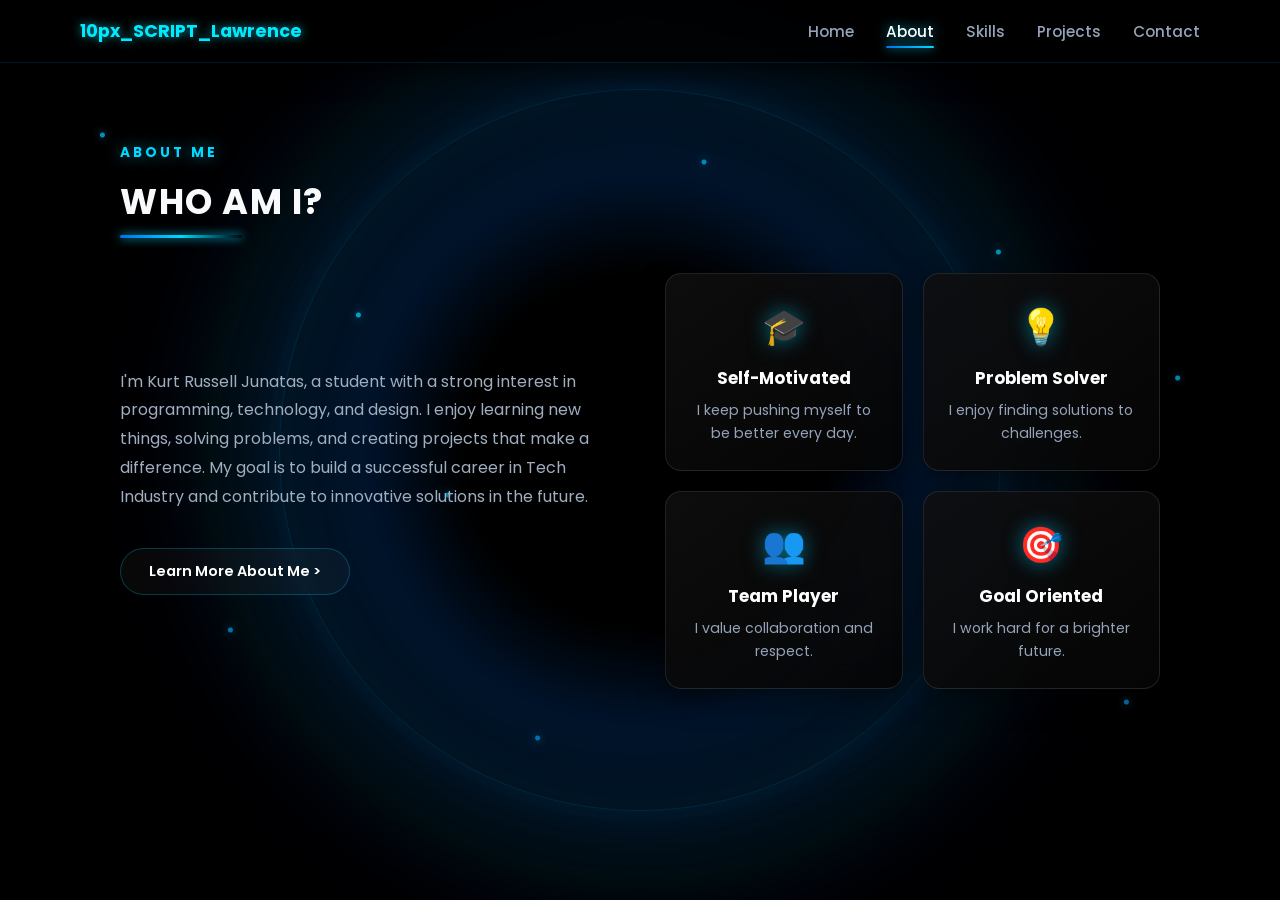
==== about.html @ 4996a2ee "Initial commit of personal website" ====
<!DOCTYPE html>
<html lang="en">
<head>
    <meta charset="UTF-8">
    <meta name="viewport" content="width=device-width, initial-scale=1.0">
    <title>About - Kurt Russell Junatas</title>
    <link rel="stylesheet" href="style.css">
</head>
<body>
        <div class="void-background">
            <div class="void-particles"></div>
        </div>
    <header>
        <div class="name">
            <span>10px_SCRIPT_Lawrence</span>
        </div>

        <nav>
            <ul>
                <li><a href="index.html">Home</a></li>
                <li><a href="about.html" class="active">About</a></li>
                <li><a href="skills.html">Skills</a></li>
                <li><a href="projects.html">Projects</a></li>
                <li><a href="contact.html">Contact</a></li>
            </ul>
        </nav>
    </header>

    <section class="section-container">
        <p class="sub-title">ABOUT ME</p>
        <h2 class="section-title">Who Am I?</h2>
        
        <div class="about-grid">
            <div>
                <p class="description">
                    I'm Kurt Russell Junatas, a student with a strong interest in programming, technology, and design. I enjoy learning new things, solving problems, and creating projects that make a difference. My goal is to build a successful career in Tech Industry and contribute to innovative solutions in the future.
                </p>
                <a href="#" class="btn btn-outline">Learn More About Me &gt;</a>
            </div>

            <div class="about-cards">
                <div class="card">
                    <div class="card-icon">🎓</div>
                    <h3>Self-Motivated</h3>
                    <p>I keep pushing myself to be better every day.</p>
                </div>
                <div class="card">
                    <div class="card-icon">💡</div>
                    <h3>Problem Solver</h3>
                    <p>I enjoy finding solutions to challenges.</p>
                </div>
                <div class="card">
                    <div class="card-icon">👥</div>
                    <h3>Team Player</h3>
                    <p>I value collaboration and respect.</p>
                </div>
                <div class="card">
                    <div class="card-icon">🎯</div>
                    <h3>Goal Oriented</h3>
                    <p>I work hard for a brighter future.</p>
                </div>
            </div>
        </div>
    </section>

</body>
</html>
---- style.css ----
/* =========================================================
   GOOGLE FONTS
========================================================= */
@import url('https://fonts.googleapis.com/css2?family=Poppins:wght@300;400;500;600;700&family=Fira+Code:wght@400;500&display=swap');


/* =========================================================
   RESET & GLOBAL
========================================================= */
* {
    margin: 0;
    padding: 0;
    box-sizing: border-box;
    font-family: 'Poppins', -apple-system, BlinkMacSystemFont,
        'Segoe UI', Roboto, sans-serif;
    scroll-behavior: smooth;
}

:root {
    --bg-color: #000000;
    --bg-dark: #030303;

    --card-bg: rgba(12, 12, 12, 0.78);
    --card-bg-hover: rgba(22, 22, 22, 0.92);

    --primary-blue: #0070f3;
    --accent-cyan: #00d9ff;
    --anime-blue: #00aaff;

    --accent-glow: rgba(0, 170, 255, 0.45);

    --text-white: #f8fafc;
    --text-muted: #94a3b8;

    --border-color: rgba(255, 255, 255, 0.10);
    --border-highlight: rgba(0, 210, 255, 0.45);
}


/* =========================================================
   CUSTOM SCROLLBAR
========================================================= */

::-webkit-scrollbar {
    width: 8px;
}

::-webkit-scrollbar-track {
    background: #000000;
}

::-webkit-scrollbar-thumb {
    background: #151515;
    border-radius: 5px;
    border: 1px solid rgba(0, 170, 255, 0.15);
}

::-webkit-scrollbar-thumb:hover {
    background: var(--primary-blue);
    box-shadow: 0 0 15px var(--primary-blue);
}


/* =========================================
   BODY
   BLACK ANIME / CYBER BACKGROUND
   ========================================= */



   body {
    background: #000000;
    color: var(--text-white);
}

/* =========================================
   CYBER VOID — MOVING BACKGROUND
   ========================================= */

/* =========================================
   MOVING VOID BACKGROUND
   ========================================= */

.void-background {
    position: fixed;
    inset: 0;

    z-index: -10;
    pointer-events: none;

    overflow: hidden;

    background:
        radial-gradient(
            circle at 50% 50%,
            rgba(0, 120, 255, 0.025),
            transparent 45%
        ),
        #000;

    isolation: isolate;
}


/* =========================================
   MAIN VOID
   ========================================= */

.void-background::before {
    content: "";

    position: absolute;

    width: 900px;
    height: 900px;

    top: 50%;
    left: 50%;

    transform: translate(-50%, -50%);

    border-radius: 50%;

    background:
        radial-gradient(
            circle,
            #000 0%,
            #000 28%,
            rgba(0, 20, 45, 0.95) 43%,
            rgba(0, 100, 180, 0.18) 55%,
            rgba(0, 180, 255, 0.07) 67%,
            transparent 76%
        );

    filter: blur(8px);

    box-shadow:
        0 0 80px rgba(0, 140, 255, 0.08),
        0 0 180px rgba(0, 80, 255, 0.05);

    animation: voidFloat 15s ease-in-out infinite alternate;
}


/* =========================================
   ENERGY RING
   ========================================= */

.void-background::after {
    content: "";

    position: absolute;

    width: 720px;
    height: 720px;

    top: 50%;
    left: 50%;

    transform: translate(-50%, -50%);

    border-radius: 50%;

    border: 1px solid rgba(0, 190, 255, 0.13);

    box-shadow:
        0 0 35px rgba(0, 180, 255, 0.08),
        0 0 90px rgba(0, 100, 255, 0.05),
        inset 0 0 60px rgba(0, 160, 255, 0.05);

    animation: voidSpin 22s linear infinite;
}


/* =========================================
   VOID PARTICLES
   ========================================= */

.void-particles {
    position: absolute;

    inset: 0;

    z-index: 2;

    pointer-events: none;

    opacity: 0.8;

    background-image:

        radial-gradient(
            circle at 8% 15%,
            rgba(0, 200, 255, 0.9) 0 2px,
            transparent 3px
        ),

        radial-gradient(
            circle at 18% 70%,
            rgba(0, 170, 255, 0.8) 0 2px,
            transparent 3px
        ),

        radial-gradient(
            circle at 28% 35%,
            rgba(0, 220, 255, 0.9) 0 2px,
            transparent 3px
        ),

        radial-gradient(
            circle at 42% 82%,
            rgba(0, 160, 255, 0.8) 0 2px,
            transparent 3px
        ),

        radial-gradient(
            circle at 55% 18%,
            rgba(0, 200, 255, 0.8) 0 2px,
            transparent 3px
        ),

        radial-gradient(
            circle at 68% 62%,
            rgba(0, 180, 255, 0.9) 0 2px,
            transparent 3px
        ),

        radial-gradient(
            circle at 78% 28%,
            rgba(0, 220, 255, 0.8) 0 2px,
            transparent 3px
        ),

        radial-gradient(
            circle at 88% 78%,
            rgba(0, 170, 255, 0.9) 0 2px,
            transparent 3px
        ),

        radial-gradient(
            circle at 92% 42%,
            rgba(0, 220, 255, 0.8) 0 2px,
            transparent 3px
        ),

        radial-gradient(
            circle at 35% 55%,
            rgba(0, 190, 255, 0.8) 0 2px,
            transparent 3px
        );

    filter:
        drop-shadow(0 0 5px rgba(0, 180, 255, 0.8));

    animation: particlesMove 12s ease-in-out infinite alternate;
}


/* =========================================
   PARTICLE MOVEMENT
   ========================================= */

@keyframes particlesMove {

    0% {
        transform:
            translate(0, 0)
            scale(1);

        opacity: 0.4;
    }

    50% {
        transform:
            translate(12px, -18px)
            scale(1.05);

        opacity: 0.9;
    }

    100% {
        transform:
            translate(-15px, 12px)
            scale(1);

        opacity: 0.55;
    }
}


/* =========================================
   VOID FLOAT
   ========================================= */

@keyframes voidFloat {

    0% {
        transform:
            translate(-50%, -50%)
            scale(0.92);

        opacity: 0.55;
    }

    50% {
        transform:
            translate(-53%, -48%)
            scale(1.08);

        opacity: 0.72;
    }

    100% {
        transform:
            translate(-48%, -52%)
            scale(0.96);

        opacity: 0.60;
    }
}


/* =========================================
   VOID ROTATION
   ========================================= */

@keyframes voidSpin {

    0% {
        transform:
            translate(-50%, -50%)
            rotate(0deg)
            scale(0.95);
    }

    50% {
        transform:
            translate(-50%, -50%)
            rotate(180deg)
            scale(1.05);
    }

    100% {
        transform:
            translate(-50%, -50%)
            rotate(360deg)
            scale(0.95);
    }
}




    /* =========================================================
    HEADER / NAVBAR
    ========================================================= */

    header {
        display: flex;
        justify-content: space-between;
        align-items: center;

        padding: 18px 80px;

        background: rgba(0, 0, 0, 0.82);

        backdrop-filter: blur(18px);
        -webkit-backdrop-filter: blur(18px);

        position: sticky;
        top: 0;

        z-index: 100;

        border-bottom: 1px solid rgba(0, 170, 255, 0.15);

        box-shadow:
            0 4px 30px rgba(0, 0, 0, 0.8);
    }


    /* LOGO */

    .name {
        font-family: 'Fira Code', monospace;
        font-size: 1.1rem;
        font-weight: 700;
        color: #00eaff;
        text-shadow: 0 0 10px rgba(0, 234, 255, 0.7);
        transition: 0.3s ease;
    }

    .name:hover {
        color: #fff;
        text-shadow: 0 0 15px #00eaff;
    }


    /* NAVIGATION */

    nav ul {
        display: flex;

        list-style: none;

        gap: 32px;
    }

    nav a {
        color: var(--text-muted);

        text-decoration: none;

        font-size: 0.95rem;

        font-weight: 500;

        transition: all 0.3s ease;

        position: relative;

        padding: 6px 0;
    }

    nav a::after {
        content: '';

        position: absolute;

        bottom: 0;
        left: 0;

        width: 0;
        height: 2px;

        background:
            linear-gradient(
                90deg,
                var(--primary-blue),
                var(--accent-cyan)
            );

        transition: width 0.3s ease;

        border-radius: 2px;

        box-shadow:
            0 0 10px var(--accent-cyan);
    }

    nav a:hover,
    nav a.active {
        color: white;

        text-shadow:
            0 0 12px rgba(0, 210, 255, 0.8);
    }

    nav a:hover::after,
    nav a.active::after {
        width: 100%;
    }


    /* =========================================================
    HERO SECTION
    ========================================================= */

    .hero {
        display: flex;

        justify-content: space-between;

        align-items: center;

        padding: 100px 80px;

        flex: 1;

        max-width: 1300px;

        margin: 0 auto;

        width: 100%;

        position: relative;

        z-index: 1;
    }

    .hero-content {
        max-width: 55%;
    }

    .sub-title {
        color: var(--accent-cyan);

        letter-spacing: 3px;

        font-size: 0.85rem;

        font-weight: 700;

        margin-bottom: 12px;

        text-transform: uppercase;

        text-shadow:
            0 0 15px rgba(0, 210, 255, 0.6);
    }

    .hero-content h1 {
        font-size: 3.5rem;

        font-weight: 700;

        line-height: 1.15;

        margin-bottom: 12px;

        letter-spacing: -0.5px;
    }

    .highlight {
        background:
            linear-gradient(
                135deg,
                #0070f3,
                #00d9ff
            );

        -webkit-background-clip: text;

        -webkit-text-fill-color: transparent;

        filter:
            drop-shadow(
                0 0 15px rgba(0, 170, 255, 0.45)
            );
    }

    .role {
        color: var(--text-muted);

        font-size: 0.95rem;

        font-weight: 500;

        letter-spacing: 1.5px;

        margin-bottom: 24px;
    }

    .description {
        color: #a0aec0;

        line-height: 1.8;

        margin-bottom: 36px;

        font-size: 1rem;
    }


    /* =========================================================
    BUTTONS
    ========================================================= */

    .btn-container {
        display: flex;

        gap: 16px;

        margin-bottom: 36px;
    }

    .btn {
        padding: 12px 28px;

        border-radius: 30px;

        text-decoration: none;

        font-weight: 600;

        font-size: 0.9rem;

        display: inline-flex;

        align-items: center;

        gap: 8px;

        transition: all 0.3s ease;

        cursor: pointer;
    }

    .btn-primary {
        background:
            linear-gradient(
                135deg,
                #006eff,
                #0048a8
            );

        color: white;

        box-shadow:
            0 4px 20px rgba(0, 112, 243, 0.4);

        border: 1px solid rgba(0, 210, 255, 0.3);
    }

    .btn-primary:hover {
        transform: translateY(-4px);

        box-shadow:
            0 8px 30px rgba(0, 170, 255, 0.7);
    }

    .btn-outline {
        border: 1px solid rgba(0, 210, 255, 0.25);

        color: white;

        background: rgba(255, 255, 255, 0.03);

        backdrop-filter: blur(8px);
    }

    .btn-outline:hover {
        border-color: var(--accent-cyan);

        background:
            rgba(0, 210, 255, 0.1);

        box-shadow:
            0 0 20px rgba(0, 210, 255, 0.25);

        transform: translateY(-4px);
    }


    /* =========================================================
    SOCIAL LINKS
    ========================================================= */

    .social-links {
        display: flex;

        gap: 16px;
    }

    .social-icon {
        width: 44px;
        height: 44px;

        border-radius: 50%;

        background:
            rgba(255, 255, 255, 0.035);

        border:
            1px solid var(--border-color);

        display: flex;

        align-items: center;

        justify-content: center;

        color: var(--text-muted);

        text-decoration: none;

        font-size: 1.15rem;

        transition: all 0.3s ease;

        backdrop-filter: blur(5px);
    }

    .social-icon:hover {
        color: white;

        background: var(--primary-blue);

        border-color: var(--accent-cyan);

        transform:
            translateY(-5px)
            scale(1.08);

        box-shadow:
            0 0 25px rgba(0, 170, 255, 0.55);
    }


    /* =========================================================
    PROFILE IMAGE TRANSITION
    ANIME → REAL PROFILE
    ========================================================= */

    .profile-picture {
        position: relative;
        width: 380px;
        height: 380px;
        border-radius: 50%;
        overflow: hidden;

        border: 3px solid #00eaff;

        box-shadow:
            0 0 15px #00eaff,
            0 0 40px rgba(0, 234, 255, 0.5);

        cursor: pointer;
    }

    /* BOTH IMAGES */
    .profile-picture .profile-img {
        position: absolute;

        top: 0;
        left: 0;

        width: 100%;
        height: 100%;

        object-fit: cover;
        border-radius: 50%;

        transition:
            opacity 0.7s ease,
            transform 0.7s ease,
            filter 0.7s ease;
    }


    /* =========================================================
    ANIME IMAGE
    FIRST IMAGE / DEFAULT
    ========================================================= */

    .normal-img {
        opacity: 1;
        visibility: visible;

        transform: scale(1);

        z-index: 2;

        filter:
        brightness(0.9)
        contrast(1.2)
        saturate(1.3);
}


/* =========================================================
   REAL PROFILE
   HIDDEN FIRST
========================================================= */

.anime-img {
    opacity: 0;
    visibility: hidden;

    transform: scale(1.15);

    z-index: 3;

    filter:
        brightness(0.7)
        contrast(1.3)
        saturate(1.4);
}


/* =========================================================
   HOVER
   ANIME → REAL PROFILE
========================================================= */

/* =========================
   ANIME = FIRST / DEFAULT
========================= */

/* =========================
   ANIME = FIRST / DEFAULT
========================= */

.anime-img {
    opacity: 1;
    visibility: visible;
    transform: scale(1);
    z-index: 2;

    filter:
        brightness(0.9)
        contrast(1.2)
        saturate(1.3);
}


/* =========================
   ORIGINAL = HIDDEN
========================= */

.normal-img {
    opacity: 0;
    visibility: hidden;
    transform: scale(1.15);
    z-index: 3;

    filter:
        brightness(0.7)
        contrast(1.3)
        saturate(1.4);
}


/* =========================
   HOVER
   ANIME → ORIGINAL
========================= */

/* Anime disappears */
.profile-picture:hover .anime-img {
    opacity: 0;
    visibility: hidden;

    transform: scale(0.85);

    filter: blur(6px);
}


/* Original appears */
.profile-picture:hover .normal-img {
    opacity: 1;
    visibility: visible;

    transform: scale(1);

    filter:
        brightness(1)
        contrast(1.05)
        saturate(1);

    box-shadow:
        0 0 20px #00eaff,
        0 0 40px rgba(0, 234, 255, 0.6);
}


/* =========================
   CYBER GLOW
========================= */

.profile-picture::before {
    content: "";

    position: absolute;
    inset: 0;

    border-radius: 50%;

    border: 2px solid transparent;

    z-index: 5;
    pointer-events: none;

    transition:
        border-color 0.6s ease,
        box-shadow 0.6s ease;
}


.profile-picture:hover::before {
    border-color: #00eaff;

    box-shadow:
        inset 0 0 20px #00eaff,
        inset 0 0 50px rgba(0, 234, 255, 0.4),
        0 0 20px #00eaff;
}

/* =========================================================
   CYBER GLOW
========================================================= */

.profile-picture::before {
    content: "";

    position: absolute;

    inset: 0;

    border-radius: 50%;

    border: 2px solid transparent;

    z-index: 5;

    pointer-events: none;

    transition:
        border-color 0.6s ease,
        box-shadow 0.6s ease;
}


.profile-picture:hover::before {
    border-color: #00eaff;

    box-shadow:
        inset 0 0 20px #00eaff,
        inset 0 0 50px rgba(0, 234, 255, 0.4),
        0 0 20px #00eaff;
}


/* =========================================================
   SCAN LINE
========================================================= */

.profile-picture::after {
    content: "";

    position: absolute;

    left: 0;
    top: -20%;

    width: 100%;
    height: 20%;

    background: linear-gradient(
        to bottom,
        transparent,
        rgba(0, 234, 255, 0.5),
        transparent
    );

    z-index: 6;

    pointer-events: none;

    opacity: 0;
}


.profile-picture:hover::after {
    opacity: 1;

    animation: scanAnime 1.2s ease-in-out;
}


@keyframes scanAnime {

    0% {
        top: -20%;
    }

    100% {
        top: 120%;
    }
}


/* =========================================================
   MOBILE
========================================================= */

@media (max-width: 768px) {

    .profile-picture {
        width: 300px;
        height: 300px;
    }

}


@media (max-width: 480px) {

    .profile-picture {
        width: 260px;
        height: 260px;
    }

}


/* =========================================================
   QUOTE
========================================================= */

./* =========================
   FUTURISTIC QUOTE TAG
   ========================= */

.quote-tag {
    position: absolute;

    right: 70px;
    top: 15%;

    padding: 14px 22px;

    background: rgba(0, 10, 18, 0.85);

    border: 1px solid #00eaff;
    border-left: 4px solid #00eaff;

    border-radius: 4px;

    backdrop-filter: blur(12px);

    font-family: 'Fira Code', monospace;

    color: #dffcff;

    font-size: 0.85rem;
    font-weight: 500;

    letter-spacing: 0.5px;

    z-index: 5;

    box-shadow:
        0 0 10px rgba(0, 234, 255, 0.35),
        0 0 30px rgba(0, 234, 255, 0.15),
        inset 0 0 20px rgba(0, 234, 255, 0.05);

    transition:
        transform 0.3s ease,
        box-shadow 0.3s ease,
        background 0.3s ease;

    transform: rotate(-2deg);

    /* futuristic shape */
    clip-path: polygon(
        0 0,
        92% 0,
        100% 25%,
        100% 100%,
        8% 100%,
        0 75%
    );
}

/* Small glowing indicator */
.quote-tag::before {
    content: ">";
    
    color: #00eaff;

    margin-right: 8px;

    font-weight: 700;

    text-shadow:
        0 0 8px #00eaff;
}

/* Hover */
.quote-tag:hover {

    transform:
        rotate(0deg)
        translateY(-5px)
        scale(1.05);

    background:
        rgba(0, 20, 30, 0.95);

    border-color:
        #00eaff;

    box-shadow:
        0 0 15px rgba(0, 234, 255, 0.7),
        0 0 40px rgba(0, 234, 255, 0.35),
        inset 0 0 25px rgba(0, 234, 255, 0.1);
}


/* =========================================================
   SECTIONS
========================================================= */

.section-container {

    padding:
        80px;

    max-width:
        1200px;

    margin:
        0 auto;

    width:
        100%;

    position:
        relative;

    z-index:
        1;
}

.section-title {

    font-size:
        2.2rem;

    font-weight:
        700;

    margin-bottom:
        45px;

    text-transform:
        uppercase;

    letter-spacing:
        1.5px;

    position:
        relative;

    display:
        inline-block;

    color:
        var(--text-white);
}

.section-title::after {

    content:
        '';

    position:
        absolute;

    bottom:
        -10px;

    left:
        0;

    width:
        60%;

    height:
        3px;

    background:
        linear-gradient(
            90deg,
            var(--primary-blue),
            var(--accent-cyan),
            transparent
        );

    border-radius:
        2px;

    box-shadow:
        0 0 10px var(--accent-cyan);
}


/* =========================================================
   CARDS
========================================================= */

.card,
.skill-card,
.project-card,
.contact-item,
.contact-form-card {

    background:
        linear-gradient(
            145deg,
            rgba(15, 15, 15, 0.85),
            rgba(5, 5, 5, 0.9)
        );

    border:
        1px solid var(--border-color);

    backdrop-filter:
        blur(14px);

    box-shadow:
        0 10px 30px rgba(0, 0, 0, 0.45);

    transition:
        all 0.35s ease;
}

.card:hover,
.skill-card:hover,
.project-card:hover {

    transform:
        translateY(-7px);

    border-color:
        var(--border-highlight);

    box-shadow:
        0 15px 40px rgba(0, 0, 0, 0.6),
        0 0 25px rgba(0, 170, 255, 0.18);
}


/* =========================================================
   ABOUT
========================================================= */

.about-grid {

    display:
        grid;

    grid-template-columns:
        1fr 1fr;

    gap:
        50px;

    align-items:
        center;
}

.about-cards {

    display:
        grid;

    grid-template-columns:
        repeat(2, 1fr);

    gap:
        20px;
}

.card {

    border-radius:
        16px;

    padding:
        26px 22px;

    text-align:
        center;
}

.card-icon {

    font-size:
        2.2rem;

    margin-bottom:
        12px;

    display:
        inline-block;

    filter:
        drop-shadow(
            0 0 10px
            rgba(0, 210, 255, 0.5)
        );
}

.card h3 {

    font-size:
        1.05rem;

    margin-bottom:
        8px;

    color:
        white;
}

.card p {

    font-size:
        0.88rem;

    color:
        var(--text-muted);

    line-height:
        1.6;
}


/* =========================================================
   SKILLS - CYBER HUD STYLE
========================================================= */

.skills-grid {
    display: grid;
    grid-template-columns: repeat(auto-fit, minmax(280px, 1fr));
    gap: 24px;
}


/* =========================================================
   SKILL CARD
========================================================= */

.skill-card {
    position: relative;

    padding: 25px;

    border-radius: 14px;

    background:
        linear-gradient(
            145deg,
            rgba(0, 20, 35, 0.95),
            rgba(0, 5, 15, 0.95)
        );

    border: 1px solid rgba(0, 217, 255, 0.25);

    box-shadow:
        0 0 15px rgba(0, 217, 255, 0.08),
        inset 0 0 25px rgba(0, 217, 255, 0.03);

    overflow: hidden;

    transition:
        transform 0.35s ease,
        border-color 0.35s ease,
        box-shadow 0.35s ease;
}


/* CYBER CORNER */

.skill-card::before {
    content: "";

    position: absolute;

    top: 0;
    left: 0;

    width: 45px;
    height: 3px;

    background: #00eaff;

    box-shadow:
        0 0 10px #00eaff,
        0 0 25px #00eaff;
}


.skill-card::after {
    content: "";

    position: absolute;

    right: 0;
    bottom: 0;

    width: 45px;
    height: 3px;

    background: #0070f3;

    box-shadow:
        0 0 10px #0070f3;
}


/* =========================================================
   HOVER EFFECT
========================================================= */

.skill-card:hover {
    transform: translateY(-8px);

    border-color: #00eaff;

    box-shadow:
        0 0 20px rgba(0, 217, 255, 0.25),
        0 0 45px rgba(0, 112, 243, 0.15),
        inset 0 0 30px rgba(0, 217, 255, 0.05);
}


/* =========================================================
   SKILL INFO
========================================================= */

.skill-info {
    display: flex;

    justify-content: space-between;
    align-items: center;

    margin-bottom: 14px;

    font-size: 0.95rem;
}


/* SKILL NAME */

.skill-info span:first-child {
    color: #ffffff;

    font-weight: 600;

    letter-spacing: 0.5px;

    transition: color 0.3s ease;
}


/* PERCENTAGE */

.skill-info span:last-child {
    color: #00eaff;

    font-family: 'Fira Code', monospace;

    font-size: 0.85rem;

    text-shadow:
        0 0 8px rgba(0, 234, 255, 0.8);
}


.skill-card:hover .skill-info span:first-child {
    color: #00eaff;
}


/* =========================================================
   PROGRESS BAR
========================================================= */

.progress-bar {
    position: relative;

    width: 100%;
    height: 9px;

    background: rgba(255,255,255,0.06);

    border: 1px solid rgba(0,217,255,0.15);

    border-radius: 20px;

    overflow: hidden;

    box-shadow:
        inset 0 0 8px rgba(0,0,0,0.8);
}


/* =========================================================
   PROGRESS
========================================================= */

.progress {
    position: relative;

    height: 100%;

    background:
        linear-gradient(
            90deg,
            #006eff,
            #00d9ff
        );

    border-radius: 20px;

    box-shadow:
        0 0 8px #00d9ff,
        0 0 18px rgba(0,217,255,0.7);

    transition:
        width 1s ease;
}


/* MOVING ENERGY */

.progress::after {
    content: "";

    position: absolute;

    top: 0;
    right: 0;

    width: 50px;
    height: 100%;

    background: linear-gradient(
        90deg,
        transparent,
        rgba(255,255,255,0.8),
        transparent
    );

    animation: skillEnergy 2s linear infinite;
}


@keyframes skillEnergy {

    0% {
        transform: translateX(-40px);
        opacity: 0;
    }

    50% {
        opacity: 1;
    }

    100% {
        transform: translateX(40px);
        opacity: 0;
    }
}   



/* =========================================================
   PROJECTS
========================================================= */

.projects-grid {
    display: grid;
    grid-template-columns: repeat(auto-fit, minmax(280px, 1fr));
    gap: 22px;
}

.project-card {
    padding: 18px;
    border-radius: 14px;

    background: rgba(255,255,255,0.025);
    border: 1px solid rgba(0,210,255,0.12);

    transition: 0.3s ease;
}

.project-card:hover {
    transform: translateY(-6px);

    border-color: rgba(0,217,255,0.5);

    box-shadow:
        0 0 25px rgba(0,210,255,0.12);
}


/* =========================================
   PROJECT IMAGE
   ========================================= */

.project-img {
    width: 100%;
    height: 180px;

    background: rgba(0, 20, 35, 0.7);

    border-radius: 10px;

    margin-bottom: 15px;

    display: flex;
    align-items: center;
    justify-content: center;

    overflow: hidden;

    border: 1px solid rgba(0, 210, 255, 0.15);

    transition: 0.3s ease;
}


/* IMAGE INSIDE PROJECT BOX */

.project-img img {
    width: 100%;
    height: 100%;

    object-fit: contain;

    padding: 10px;

    display: block;

    transition: 0.4s ease;
}


/* HOVER IMAGE */

.project-card:hover .project-img img {
    transform: scale(1.05);
}


/* HOVER BOX */

.project-card:hover .project-img {
    border-color: var(--accent-cyan);

    box-shadow:
        inset 0 0 25px rgba(0, 210, 255, 0.08),
        0 0 15px rgba(0, 210, 255, 0.12);
}

/* PROJECT TITLE */

.project-card h3 {
    font-size: 1.1rem;
    margin-bottom: 7px;
    color: white;
}


/* PROJECT DESCRIPTION */

.project-card p {
    font-size: 0.85rem;

    color: var(--text-muted);

    margin-bottom: 16px;

    line-height: 1.5;
}


/* PROJECT BUTTON */

.btn-case {
    display: inline-block;

    padding: 8px 17px;

    border: 1px solid rgba(0,210,255,0.25);

    border-radius: 8px;

    color: white;

    text-decoration: none;

    font-size: 0.8rem;

    background: rgba(0,210,255,0.04);

    transition: 0.3s ease;
}

.btn-case:hover {
    background: var(--primary-blue);

    border-color: var(--accent-cyan);

    box-shadow:
        0 0 15px rgba(0,170,255,0.4);

    transform: translateY(-2px);
}


/* =========================================
   CASE STUDY IMAGE
   ========================================= */

.case-study {
    max-height: 0;
    opacity: 0;
    overflow: hidden;

    margin-top: 0;

    transition:
        max-height 0.5s ease,
        opacity 0.4s ease,
        margin-top 0.4s ease;
}


/* SHOW IMAGE WHEN VIEW CASE STUDY IS CLICKED */

.case-study:target {
    max-height: 300px;
    opacity: 1;

    margin-top: 18px;
}


/* IMAGE */

.case-study img {
    width: 100%;
    max-height: 280px;

    object-fit: contain;

    display: block;

    border-radius: 10px;

    border: 1px solid rgba(0, 210, 255, 0.2);

    background: rgba(0, 10, 20, 0.8);

    padding: 8px;

    box-shadow:
        0 0 20px rgba(0, 180, 255, 0.08);
}


/* =========================================================
   CONTACT
========================================================= */

.contact-container {
    display: flex;

    gap: 2rem;

    align-items: stretch;

    margin-top: 1.5rem;

    flex-wrap: wrap;
}


/* =========================================================
   CONTACT INFORMATION
========================================================= */

.contact-list {
    display: flex;

    flex-direction: column;

    gap: 12px;

    flex: 0.8;

    min-width: 280px;
}

.contact-item {
    display: flex;

    align-items: center;

    gap: 14px;

    padding: 13px 15px;

    min-height: 60px;

    border-radius: 12px;

    background: rgba(255,255,255,0.025);

    border: 1px solid rgba(0,210,255,0.1);

    transition: 0.3s ease;
}

.contact-item:hover {
    transform: translateX(4px);

    border-color: var(--accent-cyan);

    box-shadow:
        0 0 15px rgba(0,210,255,0.12);
}


/* ICON */

.contact-icon {
    width: 40px;
    height: 40px;

    flex-shrink: 0;

    background: rgba(0,210,255,0.07);

    color: var(--accent-cyan);

    display: flex;

    align-items: center;
    justify-content: center;

    border-radius: 9px;

    font-size: 1rem;

    border: 1px solid rgba(0,210,255,0.18);
}


/* DETAILS */

.contact-details {
    display: flex;

    flex-direction: column;

    gap: 2px;

    min-width: 0;
}

.contact-details span {
    font-size: 0.7rem;

    color: var(--text-muted);

    text-transform: uppercase;
}

.contact-details a,
.contact-details p {
    color: white;

    text-decoration: none;

    font-size: 0.85rem;

    font-weight: 600;

    margin: 0;

    overflow: hidden;

    text-overflow: ellipsis;

    white-space: nowrap;
}

.contact-details a:hover {
    color: var(--accent-cyan);
}


/* =========================================================
   CONTACT FORM
========================================================= */

.contact-form-card {
    flex: 1.2;

    min-width: 320px;

    padding: 1.7rem;

    border-radius: 16px;

    background: rgba(255,255,255,0.025);

    border: 1px solid rgba(0,210,255,0.12);
}


/* FORM HEADER */

.form-header h2 {
    color: white;

    margin-bottom: 5px;

    font-size: 1.3rem;
}

.form-header p {
    color: var(--text-muted);

    font-size: 0.82rem;

    margin-bottom: 1.2rem;
}


/* FORM */

.contact-form {
    display: flex;

    flex-direction: column;

    gap: 0.85rem;
}

.form-row {
    display: flex;

    gap: 0.8rem;

    width: 100%;
}

.form-group {
    display: flex;

    flex-direction: column;

    gap: 5px;

    flex: 1;

    min-width: 0;
}

.form-group label {
    color: white;

    font-size: 0.75rem;
}


/* INPUTS */

.form-group input,
.form-group textarea {
    box-sizing: border-box;

    width: 100%;

    padding: 0.65rem 0.85rem;

    background: rgba(255,255,255,0.035);

    border: 1px solid rgba(255,255,255,0.1);

    border-radius: 8px;

    color: white;

    outline: none;

    font-family: inherit;

    font-size: 0.82rem;

    transition: 0.3s ease;
}


/* SHORT INPUT */

.form-group input {
    height: 40px;
}


/* MESSAGE */

.form-group textarea {
    height: 90px;

    resize: none;
}

.form-group input:focus,
.form-group textarea:focus {
    border-color: var(--accent-cyan);

    box-shadow:
        0 0 12px rgba(0,210,255,0.12);
}

.form-group input::placeholder,
.form-group textarea::placeholder {
    color: #64748b;
}


/* =========================================================
   SUBMIT BUTTON
========================================================= */

.submit-btn {
    background: linear-gradient(
        135deg,
        #006eff,
        #00a6d9
    );

    color: white;

    padding: 0.65rem 1.3rem;

    border: none;

    border-radius: 8px;

    font-size: 0.82rem;

    font-weight: 600;

    cursor: pointer;

    transition: 0.3s ease;

    align-self: flex-start;

    box-shadow:
        0 4px 15px rgba(0,170,255,0.25);
}

.submit-btn:hover {
    transform: translateY(-2px);

    box-shadow:
        0 6px 20px rgba(0,210,255,0.45);
}

.message-popup {
    position: fixed;
    top: 30px;
    right: 30px;
    z-index: 9999;

    display: flex;
    align-items: center;
    gap: 14px;

    padding: 15px 20px;
    min-width: 300px;

    background: rgba(3, 15, 25, 0.95);
    border: 1px solid #00eaff;
    border-left: 4px solid #00eaff;
    border-radius: 10px;

    color: white;

    box-shadow:
        0 0 15px rgba(0, 234, 255, 0.4),
        0 0 35px rgba(0, 234, 255, 0.15);

    backdrop-filter: blur(10px);

    animation: popupIn 0.4s ease;
}

.popup-icon {
    width: 38px;
    height: 38px;

    display: flex;
    align-items: center;
    justify-content: center;

    border: 1px solid #00eaff;
    border-radius: 50%;

    color: #00eaff;
    font-size: 20px;
    font-weight: bold;
}

.message-popup strong {
    display: block;
    color: #00eaff;
    font-family: 'Fira Code', monospace;
    font-size: 0.85rem;
}

.message-popup p {
    margin: 4px 0 0;
    color: #94a3b8;
    font-size: 0.75rem;
}

.message-popup.hide {
    animation: popupOut 0.4s ease forwards;
}

@keyframes popupIn {
    from {
        opacity: 0;
        transform: translateX(50px);
    }

    to {
        opacity: 1;
        transform: translateX(0);
    }
}

@keyframes popupOut {
    from {
        opacity: 1;
        transform: translateX(0);
    }

    to {
        opacity: 0;
        transform: translateX(50px);
    }
}
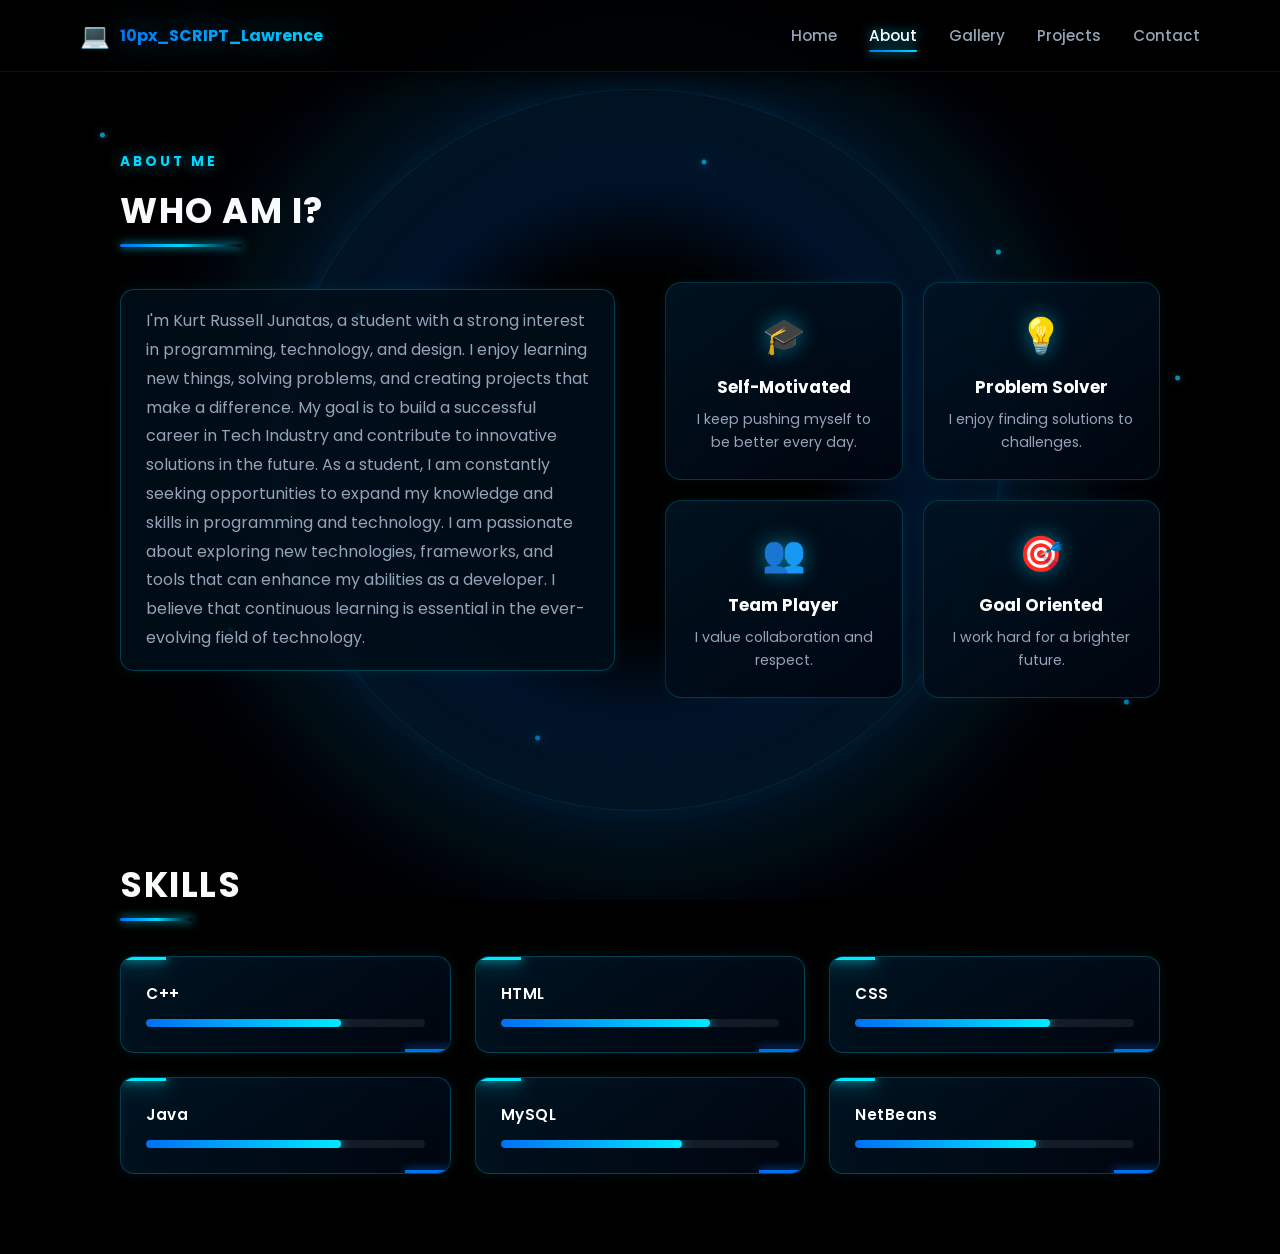
==== commit e62f0931: "Update portfolio website" ====
--- a/about.html
+++ b/about.html
@@ -11,15 +11,19 @@
             <div class="void-particles"></div>
         </div>
     <header>
-        <div class="name">
-            <span>10px_SCRIPT_Lawrence</span>
-        </div>
+        <div class="logo-container">
+    
 
+      <a href="index.html" class="logo-link">
+        <span class="logo-icon">💻</span>
+        <span class="highlight">10px_SCRIPT_Lawrence</span>
+      </a>
+    </div>
         <nav>
             <ul>
                 <li><a href="index.html">Home</a></li>
                 <li><a href="about.html" class="active">About</a></li>
-                <li><a href="skills.html">Skills</a></li>
+                <li><a href="gallery.html">Gallery</a></li>
                 <li><a href="projects.html">Projects</a></li>
                 <li><a href="contact.html">Contact</a></li>
             </ul>
@@ -34,8 +38,8 @@
             <div>
                 <p class="description">
                     I'm Kurt Russell Junatas, a student with a strong interest in programming, technology, and design. I enjoy learning new things, solving problems, and creating projects that make a difference. My goal is to build a successful career in Tech Industry and contribute to innovative solutions in the future.
+                    As a student, I am constantly seeking opportunities to expand my knowledge and skills in programming and technology. I am passionate about exploring new technologies, frameworks, and tools that can enhance my abilities as a developer. I believe that continuous learning is essential in the ever-evolving field of technology.
                 </p>
-                <a href="#" class="btn btn-outline">Learn More About Me &gt;</a>
             </div>
 
             <div class="about-cards">
@@ -63,5 +67,38 @@
         </div>
     </section>
 
+     <section class="section-container">
+        <h2 class="section-title">SKILLS</h2>
+
+        <div class="skills-grid">
+            
+            <div class="skill-card">
+                <div class="skill-info"><span>C++</span></div>
+                <div class="progress-bar"><div class="progress" style="width: 70%;"></div></div>
+            </div>
+            <div class="skill-card">
+                <div class="skill-info"><span>HTML</span></div>
+                <div class="progress-bar"><div class="progress" style="width: 75%;"></div></div>
+            </div>
+            <div class="skill-card">
+                <div class="skill-info"><span>CSS</span></div>
+                <div class="progress-bar"><div class="progress" style="width: 70%;"></div></div>
+            </div>
+            <div class="skill-card">
+                <div class="skill-info"><span>Java</span></div>
+                <div class="progress-bar"><div class="progress" style="width: 70%;"></div></div>
+            </div>
+            <div class="skill-card">
+                <div class="skill-info"><span>MySQL</span></div>
+                <div class="progress-bar"><div class="progress" style="width: 65%;"></div></div>
+            </div>
+            <div class="skill-card">
+                <div class="skill-info"><span>NetBeans</span></div>
+                <div class="progress-bar"><div class="progress" style="width: 65%;"></div></div>
+            </div>
+        </div>
+    </section>
+
+
 </body>
 </html>
--- a/style.css
+++ b/style.css
@@ -381,20 +381,40 @@
 
     /* LOGO */
 
-    .name {
-        font-family: 'Fira Code', monospace;
-        font-size: 1.1rem;
-        font-weight: 700;
-        color: #00eaff;
-        text-shadow: 0 0 10px rgba(0, 234, 255, 0.7);
-        transition: 0.3s ease;
-    }
-
-    .name:hover {
-        color: #fff;
-        text-shadow: 0 0 15px #00eaff;
-    }
-
+/* --- Logo Styling --- */
+.logo-container {
+  display: flex;
+  align-items: center;
+}
+
+.logo-link {
+  display: flex;
+  align-items: center;
+  gap: 10px;             
+  text-decoration: none;
+  color: inherit;        
+  transition: opacity 0.3s ease;
+}
+
+.logo-link:hover {
+  opacity: 0.8;       
+}
+
+.logo-icon {
+  font-size: 24px;       
+}
+
+.logo-text {
+  font-size: 20px;
+  font-weight: bold;
+}
+ 
+.highlight {
+  background: linear-gradient(90deg, #00d2ff 0%, #3a7bd5 100%);
+  -webkit-background-clip: text;
+  -webkit-text-fill-color: transparent;
+  font-weight: bold;
+}
 
     /* NAVIGATION */
 
@@ -778,18 +798,6 @@
 }
 
 
-/* =========================================================
-   HOVER
-   ANIME → REAL PROFILE
-========================================================= */
-
-/* =========================
-   ANIME = FIRST / DEFAULT
-========================= */
-
-/* =========================
-   ANIME = FIRST / DEFAULT
-========================= */
 
 .anime-img {
     opacity: 1;
@@ -999,61 +1007,16 @@
    QUOTE
 ========================================================= */
 
-./* =========================
-   FUTURISTIC QUOTE TAG
-   ========================= */
-
-.quote-tag {
-    position: absolute;
-
-    right: 70px;
-    top: 15%;
-
-    padding: 14px 22px;
-
-    background: rgba(0, 10, 18, 0.85);
-
-    border: 1px solid #00eaff;
-    border-left: 4px solid #00eaff;
-
-    border-radius: 4px;
-
-    backdrop-filter: blur(12px);
-
-    font-family: 'Fira Code', monospace;
-
-    color: #dffcff;
-
-    font-size: 0.85rem;
-    font-weight: 500;
-
-    letter-spacing: 0.5px;
-
-    z-index: 5;
-
-    box-shadow:
-        0 0 10px rgba(0, 234, 255, 0.35),
-        0 0 30px rgba(0, 234, 255, 0.15),
-        inset 0 0 20px rgba(0, 234, 255, 0.05);
-
-    transition:
-        transform 0.3s ease,
-        box-shadow 0.3s ease,
-        background 0.3s ease;
-
-    transform: rotate(-2deg);
-
-    /* futuristic shape */
-    clip-path: polygon(
-        0 0,
-        92% 0,
-        100% 25%,
-        100% 100%,
-        8% 100%,
-        0 75%
-    );
-}
-
+
+.quote-tag{
+    width: 150px;
+    min-height: 100px;
+    height: auto;
+    padding: 14px 18px;
+    box-sizing: border-box;
+    overflow: visible;
+    border-radius: 12px;
+}
 /* Small glowing indicator */
 .quote-tag::before {
     content: ">";
@@ -1227,55 +1190,102 @@
    ABOUT
 ========================================================= */
 
+
 .about-grid {
-
-    display:
-        grid;
-
-    grid-template-columns:
-        1fr 1fr;
-
-    gap:
-        50px;
-
-    align-items:
-        center;
-}
+    display: grid;
+    grid-template-columns: 1fr 1fr;
+    gap: 50px;
+    align-items: center;
+}
+
+.description {
+    font-size: 1rem;
+    line-height: 1.8;
+    color: var(--text-muted);
+
+    padding: 17px 25px;
+
+    background: rgba(0, 15, 25, 0.85);
+
+    border: 1px solid rgba(0, 217, 255, 0.25);
+
+    border-radius: 14px;
+
+    box-shadow:
+        0 0 15px rgba(0, 217, 255, 0.08);
+
+    margin-bottom: 20px;
+}
+
+.description:hover {
+    transform: translateY(-5px);
+
+    border-color: #00eaff;
+
+    box-shadow:
+        0 0 20px rgba(0, 217, 255, 0.18),
+        0 0 35px rgba(0, 112, 243, 0.10);
+}
+
+
+/* =========================================================
+   ABOUT CARDS
+========================================================= */
 
 .about-cards {
-
-    display:
-        grid;
-
-    grid-template-columns:
-        repeat(2, 1fr);
-
-    gap:
-        20px;
+    display: grid;
+    grid-template-columns: repeat(2, 1fr);
+    gap: 20px;
 }
 
 .card {
-
-    border-radius:
-        16px;
-
-    padding:
-        26px 22px;
-
-    text-align:
-        center;
-}
+    border-radius: 16px;
+    padding: 26px 22px;
+    text-align: center;
+
+    /* Cyber glass effect */
+    background:
+        linear-gradient(
+            145deg,
+            rgba(0, 20, 35, 0.90),
+            rgba(0, 5, 15, 0.90)
+        );
+
+    border: 1px solid rgba(0, 217, 255, 0.20);
+
+    box-shadow:
+        0 0 15px rgba(0, 217, 255, 0.05),
+        inset 0 0 20px rgba(0, 217, 255, 0.02);
+
+    transition:
+        transform 0.35s ease,
+        border-color 0.35s ease,
+        box-shadow 0.35s ease;
+}
+
+
+/* ABOUT CARD HOVER */
+
+.card:hover {
+    transform: translateY(-6px);
+
+    border-color: rgba(0, 234, 255, 0.70);
+
+    box-shadow:
+        0 0 20px rgba(0, 217, 255, 0.15),
+        0 0 35px rgba(0, 112, 243, 0.10);
+}
+
+
+/* =========================================================
+   ABOUT CARD ICON
+========================================================= */
 
 .card-icon {
-
-    font-size:
-        2.2rem;
-
-    margin-bottom:
-        12px;
-
-    display:
-        inline-block;
+    font-size: 2.2rem;
+    margin-bottom: 12px;
+
+    display: inline-block;
 
     filter:
         drop-shadow(
@@ -1284,28 +1294,26 @@
         );
 }
 
+
+/* =========================================================
+   ABOUT CARD TITLE
+========================================================= */
+
 .card h3 {
-
-    font-size:
-        1.05rem;
-
-    margin-bottom:
-        8px;
-
-    color:
-        white;
-}
+    font-size: 1.05rem;
+    margin-bottom: 8px;
+    color: white;
+}
+
+
+/* =========================================================
+   ABOUT CARD DESCRIPTION
+========================================================= */
 
 .card p {
-
-    font-size:
-        0.88rem;
-
-    color:
-        var(--text-muted);
-
-    line-height:
-        1.6;
+    font-size: 0.88rem;
+    color: var(--text-muted);
+    line-height: 1.6;
 }
 
 
@@ -1315,7 +1323,10 @@
 
 .skills-grid {
     display: grid;
-    grid-template-columns: repeat(auto-fit, minmax(280px, 1fr));
+
+    grid-template-columns:
+        repeat(auto-fit, minmax(280px, 1fr));
+
     gap: 24px;
 }
 
@@ -1338,7 +1349,8 @@
             rgba(0, 5, 15, 0.95)
         );
 
-    border: 1px solid rgba(0, 217, 255, 0.25);
+    border:
+        1px solid rgba(0, 217, 255, 0.25);
 
     box-shadow:
         0 0 15px rgba(0, 217, 255, 0.08),
@@ -1353,7 +1365,9 @@
 }
 
 
-/* CYBER CORNER */
+/* =========================================================
+   CYBER CORNER - TOP LEFT
+========================================================= */
 
 .skill-card::before {
     content: "";
@@ -1374,6 +1388,10 @@
 }
 
 
+/* =========================================================
+   CYBER CORNER - BOTTOM RIGHT
+========================================================= */
+
 .skill-card::after {
     content: "";
 
@@ -1393,7 +1411,7 @@
 
 
 /* =========================================================
-   HOVER EFFECT
+   SKILL CARD HOVER
 ========================================================= */
 
 .skill-card:hover {
@@ -1424,7 +1442,9 @@
 }
 
 
-/* SKILL NAME */
+/* =========================================================
+   SKILL NAME
+========================================================= */
 
 .skill-info span:first-child {
     color: #ffffff;
@@ -1433,26 +1453,20 @@
 
     letter-spacing: 0.5px;
 
-    transition: color 0.3s ease;
-}
-
-
-/* PERCENTAGE */
-
-.skill-info span:last-child {
-    color: #00eaff;
-
-    font-family: 'Fira Code', monospace;
-
-    font-size: 0.85rem;
-
-    text-shadow:
-        0 0 8px rgba(0, 234, 255, 0.8);
-}
-
+    transition:
+        color 0.3s ease;
+}
+
+
+/* =========================================================
+   SKILL NAME HOVER
+========================================================= */
 
 .skill-card:hover .skill-info span:first-child {
     color: #00eaff;
+
+    text-shadow:
+        0 0 8px rgba(0, 234, 255, 0.7);
 }
 
 
@@ -1461,676 +1475,1241 @@
 ========================================================= */
 
 .progress-bar {
+    width: 100%;
+    height: 8px;
+
+    background:
+        rgba(255, 255, 255, 0.08);
+
+    border-radius: 20px;
+
+    overflow: hidden;
+
     position: relative;
-
-    width: 100%;
-    height: 9px;
-
-    background: rgba(255,255,255,0.06);
-
-    border: 1px solid rgba(0,217,255,0.15);
+}
+
+
+/* =========================================================
+   PROGRESS
+========================================================= */
+
+.progress {
+    height: 100%;
 
     border-radius: 20px;
-
-    overflow: hidden;
-
-    box-shadow:
-        inset 0 0 8px rgba(0,0,0,0.8);
-}
-
-
-/* =========================================================
-   PROGRESS
-========================================================= */
-
-.progress {
-    position: relative;
-
-    height: 100%;
 
     background:
         linear-gradient(
             90deg,
-            #006eff,
-            #00d9ff
+            #0070f3,
+            #00eaff
         );
 
-    border-radius: 20px;
-
-    box-shadow:
-        0 0 8px #00d9ff,
-        0 0 18px rgba(0,217,255,0.7);
+    box-shadow:
+        0 0 10px rgba(0, 234, 255, 0.7),
+        0 0 20px rgba(0, 112, 243, 0.4);
 
     transition:
         width 1s ease;
 }
 
-
-/* MOVING ENERGY */
-
-.progress::after {
+/* =========================================================
+   GALLERY SECTION
+========================================================= */
+
+.gallery-part {
+    width: 90%;
+    max-width: 1200px;
+
+    margin: 0 auto;
+    padding: 70px 0;
+}
+
+
+/* =========================================================
+   GALLERY TITLE
+========================================================= */
+
+.gallery-part .section-title {
+    margin-bottom: 8px;
+
+    color: #ffffff;
+
+    text-align: center;
+
+    text-shadow:
+        0 0 10px rgba(0, 234, 255, 0.4);
+}
+
+
+/* =========================================================
+   GALLERY DESCRIPTION
+========================================================= */
+
+.gallery-part > p {
+    text-align: center;
+
+    color: var(--text-muted);
+
+    font-size: 0.95rem;
+
+    margin-bottom: 35px;
+}
+
+
+/* =========================================================
+   GALLERY CONTAINER
+========================================================= */
+
+.gallery-container {
+    display: grid;
+
+    grid-template-columns:
+        repeat(3, 1fr);
+
+    gap: 20px;
+
+    width: 100%;
+}
+
+
+/* =========================================================
+   GALLERY ITEM
+========================================================= */
+
+.gallery-item {
+    position: relative;
+
+    height: 240px;
+
+    overflow: hidden;
+
+    border-radius: 15px;
+
+    background:
+        linear-gradient(
+            145deg,
+            rgba(0, 20, 35, 0.95),
+            rgba(0, 5, 15, 0.95)
+        );
+
+    border: 1px solid rgba(0, 217, 255, 0.25);
+
+    box-shadow:
+        0 0 15px rgba(0, 217, 255, 0.08),
+        inset 0 0 20px rgba(0, 217, 255, 0.03);
+
+    transition:
+        transform 0.35s ease,
+        border-color 0.35s ease,
+        box-shadow 0.35s ease;
+}
+
+
+/* =========================================================
+   GALLERY IMAGE
+========================================================= */
+
+.gallery-item img {
+    width: 100%;
+    height: 100%;
+
+    display: block;
+
+    object-fit: cover;
+
+    transition:
+        transform 0.5s ease,
+        filter 0.5s ease;
+}
+
+
+/* =========================================================
+   IMAGE OVERLAY
+========================================================= */
+
+.gallery-item::after {
     content: "";
 
     position: absolute;
 
+    inset: 0;
+
+    background:
+        linear-gradient(
+            to top,
+            rgba(0, 0, 0, 0.55),
+            transparent 60%
+        );
+
+    pointer-events: none;
+}
+
+
+/* =========================================================
+   GALLERY HOVER
+========================================================= */
+
+.gallery-item:hover {
+    transform: translateY(-7px);
+
+    border-color: #00eaff;
+
+    box-shadow:
+        0 0 20px rgba(0, 217, 255, 0.25),
+        0 0 40px rgba(0, 112, 243, 0.15);
+}
+
+
+.gallery-item:hover img {
+    transform: scale(1.08);
+
+    filter:
+        brightness(1.1)
+        saturate(1.15);
+}
+
+
+/* =========================================================
+   CYBER CORNERS
+========================================================= */
+
+.gallery-item::before {
+    content: "";
+
+    position: absolute;
+
     top: 0;
+    left: 0;
+
+    width: 45px;
+    height: 3px;
+
+    background: #00eaff;
+
+    box-shadow:
+        0 0 10px #00eaff,
+        0 0 20px #00eaff;
+
+    z-index: 2;
+}
+
+/* =========================================================
+   VIDEO CONTAINER - PREMIUM CYBER STYLE
+========================================================= */
+
+.Video-container {
+    grid-column: 1 / -1;
+
+    width: 65%;
+    max-width: 680px;
+
+    margin: 45px auto 0;
+    padding: 22px;
+
+    position: relative;
+
+    text-align: center;
+
+    background:
+        linear-gradient(
+            145deg,
+            rgba(0, 25, 45, 0.96),
+            rgba(0, 7, 18, 0.98)
+        );
+
+    border: 1px solid rgba(0, 234, 255, 0.28);
+
+    border-radius: 18px;
+
+    box-shadow:
+        0 0 20px rgba(0, 217, 255, 0.08),
+        0 0 50px rgba(0, 112, 243, 0.06),
+        inset 0 0 30px rgba(0, 217, 255, 0.04);
+
+    overflow: hidden;
+
+    transition:
+        transform 0.35s ease,
+        border-color 0.35s ease,
+        box-shadow 0.35s ease;
+}
+
+
+/* =========================================================
+   CYBER TOP LINE
+========================================================= */
+
+.Video-container::before {
+    content: "";
+
+    position: absolute;
+
+    top: 0;
+    left: 0;
+
+    width: 100%;
+    height: 2px;
+
+    background:
+        linear-gradient(
+            90deg,
+            transparent,
+            #0070f3,
+            #00eaff,
+            #0070f3,
+            transparent
+        );
+
+    box-shadow:
+        0 0 10px #00eaff,
+        0 0 25px rgba(0, 234, 255, 0.7);
+}
+
+
+/* =========================================================
+   CYBER CORNER
+========================================================= */
+
+.Video-container::after {
+    content: "";
+
+    position: absolute;
+
     right: 0;
-
-    width: 50px;
-    height: 100%;
-
-    background: linear-gradient(
-        90deg,
-        transparent,
-        rgba(255,255,255,0.8),
-        transparent
-    );
-
-    animation: skillEnergy 2s linear infinite;
-}
-
-
-@keyframes skillEnergy {
-
-    0% {
-        transform: translateX(-40px);
-        opacity: 0;
-    }
-
-    50% {
-        opacity: 1;
-    }
-
-    100% {
-        transform: translateX(40px);
-        opacity: 0;
-    }
-}   
-
-
-
-/* =========================================================
-   PROJECTS
-========================================================= */
+    bottom: 0;
+
+    width: 70px;
+    height: 3px;
+
+    background: #0070f3;
+
+    box-shadow:
+        0 0 10px #0070f3,
+        0 0 20px rgba(0, 112, 243, 0.7);
+}
+
+
+/* =========================================================
+   VIDEO TITLE
+========================================================= */
+
+.Video-container h2 {
+    position: relative;
+
+    color: #ffffff;
+
+    font-size: 1.25rem;
+
+    font-weight: 700;
+
+    letter-spacing: 1.5px;
+
+    margin-bottom: 18px;
+
+    text-transform: uppercase;
+
+    text-shadow:
+        0 0 8px rgba(0, 234, 255, 0.45);
+}
+
+
+/* SMALL CYBER LINE UNDER TITLE */
+
+.Video-container h2::after {
+    content: "";
+
+    display: block;
+
+    width: 45px;
+    height: 2px;
+
+    margin: 8px auto 0;
+
+    background: #00eaff;
+
+    box-shadow:
+        0 0 8px #00eaff;
+}
+
+
+/* =========================================================
+   VIDEO FRAME
+========================================================= */
+
+.Video-container video {
+    width: 100%;
+    max-width: 600px;
+
+    height: 300px;
+
+    display: block;
+
+    margin: 0 auto;
+
+    object-fit: cover;
+
+    border-radius: 12px;
+
+    border: 1px solid rgba(0, 234, 255, 0.25);
+
+    background: #000;
+
+    box-shadow:
+        0 0 15px rgba(0, 217, 255, 0.12);
+
+    transition:
+        transform 0.35s ease,
+        border-color 0.35s ease,
+        box-shadow 0.35s ease;
+}
+
+
+/* =========================================================
+   VIDEO HOVER
+========================================================= */
+
+.Video-container:hover {
+    transform: translateY(-6px);
+
+    border-color: rgba(0, 234, 255, 0.65);
+
+    box-shadow:
+        0 0 25px rgba(0, 217, 255, 0.16),
+        0 0 50px rgba(0, 112, 243, 0.10),
+        inset 0 0 30px rgba(0, 217, 255, 0.05);
+}
+
+
+.Video-container:hover video {
+    border-color: rgba(0, 234, 255, 0.55);
+
+    box-shadow:
+        0 0 20px rgba(0, 234, 255, 0.15);
+}
+
+
+/* =========================================================
+   VIDEO STATUS LABEL
+========================================================= */
+
+.Video-container h2::before {
+    content: "●  MEDIA";
+
+    display: block;
+
+    color: #00eaff;
+
+    font-size: 0.62rem;
+
+    letter-spacing: 2px;
+
+    margin-bottom: 7px;
+
+    opacity: 0.8;
+
+    text-shadow:
+        0 0 8px #00eaff;
+}
+
+
+/* =========================================================
+   TABLET
+========================================================= */
+
+@media (max-width: 900px) {
+
+    .Video-container {
+        width: 80%;
+    }
+
+    .Video-container video {
+        height: 280px;
+    }
+}
+
+
+/* =========================================================
+   MOBILE
+========================================================= */
+
+@media (max-width: 600px) {
+
+    .Video-container {
+        width: 100%;
+
+        margin-top: 30px;
+
+        padding: 17px;
+
+        border-radius: 14px;
+    }
+
+    .Video-container h2 {
+        font-size: 1.05rem;
+    }
+
+    .Video-container video {
+        height: 220px;
+
+        border-radius: 9px;
+    }
+}
+
+
+/* =========================================================
+   SMALL MOBILE
+========================================================= */
+
+@media (max-width: 400px) {
+
+    .Video-container {
+        padding: 14px;
+    }
+
+    .Video-container video {
+        height: 200px;
+    }
+}
+
+/* =========================================================
+   PROJECTS PAGE
+========================================================= */
+
+.projects-page {
+    width: 90%;
+    max-width: 1200px;
+    margin: auto;
+    padding: 60px 0;
+}
+
+.projects-page .sub-title {
+    text-align: center;
+    color: #00eaff;
+    font-size: 0.8rem;
+    letter-spacing: 3px;
+    margin-bottom: 8px;
+}
+
+.projects-page .section-title {
+    text-align: center;
+    color: #fff;
+    margin-bottom: 12px;
+}
+
+.projects-description {
+    max-width: 650px;
+    margin: 0 auto 35px;
+    text-align: center;
+    color: var(--text-muted);
+    line-height: 1.7;
+}
+
+
+/* PROJECT GRID */
 
 .projects-grid {
     display: grid;
-    grid-template-columns: repeat(auto-fit, minmax(280px, 1fr));
-    gap: 22px;
-}
+    grid-template-columns: repeat(3, 1fr);
+    gap: 24px;
+}
+
+
+/* PROJECT CARD */
 
 .project-card {
-    padding: 18px;
-    border-radius: 14px;
-
-    background: rgba(255,255,255,0.025);
-    border: 1px solid rgba(0,210,255,0.12);
+    overflow: hidden;
+    background:
+        linear-gradient(
+            145deg,
+            rgba(0, 20, 35, 0.96),
+            rgba(0, 5, 15, 0.98)
+        );
+
+    border: 1px solid rgba(0, 217, 255, 0.22);
+    border-radius: 16px;
+
+    box-shadow:
+        0 0 15px rgba(0, 217, 255, 0.06);
+
+    transition:
+        transform 0.3s ease,
+        border-color 0.3s ease,
+        box-shadow 0.3s ease;
+}
+
+.project-card:hover {
+    transform: translateY(-7px);
+
+    border-color: rgba(0, 234, 255, 0.65);
+
+    box-shadow:
+        0 0 25px rgba(0, 217, 255, 0.15);
+}
+
+
+/* IMAGE */
+
+.project-image {
+    width: 100%;
+    height: 210px;
+    overflow: hidden;
+    background: #000;
+}
+
+.project-image img {
+    width: 100%;
+    height: 100%;
+    display: block;
+
+    object-fit: cover;
+
+    transition: transform 0.4s ease;
+}
+
+.project-card:hover .project-image img {
+    transform: scale(1.05);
+}
+
+
+/* CONTENT */
+
+.project-content {
+    padding: 20px;
+}
+
+.project-content h2 {
+    color: #fff;
+    font-size: 1.05rem;
+    margin-bottom: 8px;
+}
+
+.project-tech {
+    color: #00eaff;
+    font-size: 0.8rem;
+    margin-bottom: 13px;
+}
+
+.project-tech span {
+    color: rgba(255, 255, 255, 0.3);
+    margin: 0 4px;
+}
+
+.project-description {
+    color: var(--text-muted);
+    font-size: 0.84rem;
+    line-height: 1.6;
+    margin-bottom: 15px;
+}
+
+
+/* VIEW PROJECT */
+
+.project-content details {
+    margin-top: 12px;
+}
+
+.project-content summary {
+    display: flex;
+    align-items: center;
+    gap: 8px;
+
+    width: fit-content;
+
+    color: #00eaff;
+    font-size: 0.76rem;
+    font-weight: 600;
+    letter-spacing: 1px;
+
+    cursor: pointer;
+
+    list-style: none;
+
+    transition: color 0.3s ease;
+}
+
+.project-content summary::-webkit-details-marker {
+    display: none;
+}
+
+.project-content summary:hover {
+    color: #fff;
+}
+
+
+/* DETAILS */
+
+.project-details {
+    margin-top: 18px;
+    padding-top: 18px;
+
+    border-top: 1px solid rgba(0, 234, 255, 0.15);
+
+    animation: projectOpen 0.25s ease;
+}
+
+@keyframes projectOpen {
+
+    from {
+        opacity: 0;
+        transform: translateY(-5px);
+    }
+
+    to {
+        opacity: 1;
+        transform: translateY(0);
+    }
+
+}
+
+.project-details h3 {
+    color: #fff;
+    font-size: 1rem;
+    margin-bottom: 10px;
+}
+
+.project-details p {
+    color: var(--text-muted);
+    font-size: 0.82rem;
+    line-height: 1.7;
+    margin-bottom: 15px;
+}
+
+.project-details h4 {
+    color: #00eaff;
+    font-size: 0.8rem;
+    margin-bottom: 8px;
+}
+
+.project-details ul {
+    padding-left: 18px;
+    margin-bottom: 15px;
+}
+
+.project-details li {
+    color: var(--text-muted);
+    font-size: 0.8rem;
+    line-height: 1.7;
+}
+
+.project-tools {
+    font-size: 0.78rem !important;
+}
+
+.project-tools strong {
+    color: #00eaff;
+}
+
+
+/* =========================================================
+   RESPONSIVE
+========================================================= */
+
+@media (max-width: 900px) {
+
+    .projects-grid {
+        grid-template-columns: repeat(2, 1fr);
+    }
+
+}
+
+@media (max-width: 600px) {
+
+    .projects-page {
+        width: 92%;
+        padding: 45px 0;
+    }
+
+    .projects-grid {
+        grid-template-columns: 1fr;
+    }
+
+    .project-image {
+        height: 220px;
+    }
+
+}
+/* =========================================================
+   CONTACT PAGE
+========================================================= */
+
+.contact-grid {
+    width: 100%;
+    max-width: 850px;
+    margin: 0 auto;
+}
+
+/* =========================================================
+   CONTACT FORM - CYBER STYLE
+========================================================= */
+
+.contact-form-card {
+    position: relative;
+    overflow: hidden;
+
+    background:
+        linear-gradient(
+            145deg,
+            rgba(0, 20, 35, 0.97),
+            rgba(0, 5, 15, 0.99)
+        );
+
+    border: 1px solid rgba(0, 234, 255, 0.3);
+    border-radius: 16px;
+
+    box-shadow:
+        0 0 20px rgba(0, 234, 255, 0.08),
+        inset 0 0 30px rgba(0, 234, 255, 0.025);
 
     transition: 0.3s ease;
 }
 
-.project-card:hover {
-    transform: translateY(-6px);
-
-    border-color: rgba(0,217,255,0.5);
-
-    box-shadow:
-        0 0 25px rgba(0,210,255,0.12);
-}
-
-
-/* =========================================
-   PROJECT IMAGE
-   ========================================= */
-
-.project-img {
+
+/* CYBER CORNERS */
+
+.contact-form-card::before {
+    content: "";
+
+    position: absolute;
+    top: 0;
+    left: 0;
+
+    width: 80px;
+    height: 3px;
+
+    background: #00eaff;
+
+    box-shadow:
+        0 0 8px #00eaff,
+        0 0 20px #00eaff;
+}
+
+
+.contact-form-card::after {
+    content: "";
+
+    position: absolute;
+    right: 0;
+    bottom: 0;
+
+    width: 80px;
+    height: 3px;
+
+    background: #0070f3;
+
+    box-shadow:
+        0 0 8px #0070f3;
+}
+
+
+.contact-form-card:hover {
+    border-color: rgba(0, 234, 255, 0.6);
+
+    box-shadow:
+        0 0 25px rgba(0, 234, 255, 0.13),
+        inset 0 0 35px rgba(0, 234, 255, 0.035);
+}
+
+
+/* FORM HEADER */
+
+.form-header {
+    padding: 28px 30px 20px;
+
+    border-bottom:
+        1px solid rgba(0, 234, 255, 0.12);
+}
+
+
+.form-header h2 {
+    color: #ffffff;
+
+    font-size: 1.35rem;
+    letter-spacing: 1px;
+
+    margin-bottom: 7px;
+
+    text-shadow:
+        0 0 10px rgba(0, 234, 255, 0.35);
+}
+
+
+.form-header p {
+    color: var(--text-muted);
+
+    font-size: 0.82rem;
+    line-height: 1.6;
+}
+
+
+/* FORM */
+
+.contact-form {
+    padding: 25px 30px 30px;
+}
+
+
+/* TITLE BAR */
+
+.form-title-bar {
+    display: flex;
+    justify-content: space-between;
+    align-items: center;
+
+    margin-bottom: 22px;
+
+    color: #00eaff;
+
+    font-size: 0.72rem;
+    font-weight: 600;
+
+    letter-spacing: 1.5px;
+    text-transform: uppercase;
+}
+
+
+.status-available {
+    display: flex;
+    align-items: center;
+    gap: 6px;
+
+    color: #00eaff;
+
+    font-size: 0.68rem;
+}
+
+
+.status-available i {
+    font-size: 6px;
+
+    text-shadow:
+        0 0 8px #00eaff;
+}
+
+
+/* FORM ROW */
+
+.form-row {
+    display: grid;
+
+    grid-template-columns: 1fr 1fr;
+
+    gap: 16px;
+}
+
+
+/* FORM GROUP */
+
+.form-group {
+    margin-bottom: 18px;
+}
+
+
+.form-group label {
+    display: block;
+
+    margin-bottom: 7px;
+
+    color: #00eaff;
+
+    font-size: 0.72rem;
+    font-weight: 600;
+
+    letter-spacing: 1px;
+    text-transform: uppercase;
+}
+
+
+/* INPUTS */
+
+.form-group input,
+.form-group textarea {
     width: 100%;
-    height: 180px;
-
-    background: rgba(0, 20, 35, 0.7);
-
+
+    padding: 12px 14px;
+
+    background: rgba(0, 8, 18, 0.9);
+
+    border: 1px solid rgba(0, 217, 255, 0.18);
+    border-radius: 7px;
+
+    outline: none;
+
+    color: #ffffff;
+
+    font-family: inherit;
+    font-size: 0.84rem;
+
+    transition:
+        border-color 0.3s ease,
+        box-shadow 0.3s ease,
+        background 0.3s ease;
+}
+
+
+.form-group textarea {
+    resize: vertical;
+    min-height: 130px;
+}
+
+
+.form-group input::placeholder,
+.form-group textarea::placeholder {
+    color: rgba(255, 255, 255, 0.28);
+}
+
+
+/* INPUT FOCUS */
+
+.form-group input:focus,
+.form-group textarea:focus {
+    border-color: #00eaff;
+
+    background: rgba(0, 15, 25, 0.95);
+
+    box-shadow:
+        0 0 0 2px rgba(0, 234, 255, 0.06),
+        0 0 15px rgba(0, 234, 255, 0.12);
+}
+
+
+/* SEND BUTTON */
+
+.submit-btn {
+    position: relative;
+
+    width: 100%;
+
+    margin-top: 5px;
+
+    padding: 13px 20px;
+
+    border: 1px solid #00eaff;
+    border-radius: 7px;
+
+    background:
+        linear-gradient(
+            90deg,
+            rgba(0, 234, 255, 0.08),
+            rgba(0, 112, 243, 0.12)
+        );
+
+    color: #00eaff;
+
+    font-size: 0.78rem;
+    font-weight: 700;
+
+    letter-spacing: 1.5px;
+    text-transform: uppercase;
+
+    cursor: pointer;
+
+    overflow: hidden;
+
+    transition:
+        background 0.3s ease,
+        color 0.3s ease,
+        box-shadow 0.3s ease,
+        transform 0.2s ease;
+}
+
+
+.submit-btn::before {
+    content: "";
+
+    position: absolute;
+
+    top: 0;
+    left: -100%;
+
+    width: 100%;
+    height: 100%;
+
+    background:
+        linear-gradient(
+            90deg,
+            transparent,
+            rgba(0, 234, 255, 0.2),
+            transparent
+        );
+
+    transition: left 0.5s ease;
+}
+
+
+.submit-btn:hover::before {
+    left: 100%;
+}
+
+
+.submit-btn:hover {
+    background: #00eaff;
+
+    color: #001018;
+
+    box-shadow:
+        0 0 15px rgba(0, 234, 255, 0.45),
+        0 0 35px rgba(0, 234, 255, 0.15);
+
+    transform: translateY(-2px);
+}
+
+
+.submit-btn:active {
+    transform: translateY(0);
+}
+
+
+/* MOBILE */
+
+@media (max-width: 700px) {
+
+    .form-row {
+        grid-template-columns: 1fr;
+        gap: 0;
+    }
+
+    .form-header {
+        padding: 24px 20px 18px;
+    }
+
+    .contact-form {
+        padding: 20px;
+    }
+
+}
+
+/* ================================
+   CONTACT SUCCESS POPUP
+================================ */
+
+.popup-box {
+    position: fixed;
+    top: 30px;
+    right: 30px;
+
+    width: 380px;
+    min-height: 90px;
+
+    display: flex;
+    align-items: center;
+    gap: 15px;
+
+    padding: 18px 20px;
+
+    background: #061018;
+
+    border: 1px solid #00eaff;
     border-radius: 10px;
 
-    margin-bottom: 15px;
+    box-shadow:
+        0 0 10px #00eaff,
+        0 0 30px rgba(0, 234, 255, 0.4);
+
+    z-index: 999999;
+
+    animation: popupIn 0.4s ease;
+}
+
+
+/* CHECK */
+
+.popup-check {
+    width: 45px;
+    height: 45px;
 
     display: flex;
     align-items: center;
     justify-content: center;
 
-    overflow: hidden;
-
-    border: 1px solid rgba(0, 210, 255, 0.15);
-
-    transition: 0.3s ease;
-}
-
-
-/* IMAGE INSIDE PROJECT BOX */
-
-.project-img img {
-    width: 100%;
-    height: 100%;
-
-    object-fit: contain;
-
-    padding: 10px;
-
-    display: block;
-
-    transition: 0.4s ease;
-}
-
-
-/* HOVER IMAGE */
-
-.project-card:hover .project-img img {
-    transform: scale(1.05);
-}
-
-
-/* HOVER BOX */
-
-.project-card:hover .project-img {
-    border-color: var(--accent-cyan);
-
-    box-shadow:
-        inset 0 0 25px rgba(0, 210, 255, 0.08),
-        0 0 15px rgba(0, 210, 255, 0.12);
-}
-
-/* PROJECT TITLE */
-
-.project-card h3 {
-    font-size: 1.1rem;
-    margin-bottom: 7px;
-    color: white;
-}
-
-
-/* PROJECT DESCRIPTION */
-
-.project-card p {
-    font-size: 0.85rem;
-
-    color: var(--text-muted);
-
-    margin-bottom: 16px;
-
-    line-height: 1.5;
-}
-
-
-/* PROJECT BUTTON */
-
-.btn-case {
-    display: inline-block;
-
-    padding: 8px 17px;
-
-    border: 1px solid rgba(0,210,255,0.25);
-
-    border-radius: 8px;
-
-    color: white;
-
-    text-decoration: none;
-
-    font-size: 0.8rem;
-
-    background: rgba(0,210,255,0.04);
-
-    transition: 0.3s ease;
-}
-
-.btn-case:hover {
-    background: var(--primary-blue);
-
-    border-color: var(--accent-cyan);
-
-    box-shadow:
-        0 0 15px rgba(0,170,255,0.4);
-
-    transform: translateY(-2px);
-}
-
-
-/* =========================================
-   CASE STUDY IMAGE
-   ========================================= */
-
-.case-study {
-    max-height: 0;
-    opacity: 0;
-    overflow: hidden;
-
-    margin-top: 0;
-
-    transition:
-        max-height 0.5s ease,
-        opacity 0.4s ease,
-        margin-top 0.4s ease;
-}
-
-
-/* SHOW IMAGE WHEN VIEW CASE STUDY IS CLICKED */
-
-.case-study:target {
-    max-height: 300px;
+    flex-shrink: 0;
+
+    border: 2px solid #00eaff;
+    border-radius: 50%;
+
+    color: #00eaff;
+
+    font-size: 25px;
+    font-weight: bold;
+
+    box-shadow: 0 0 15px #00eaff;
+}
+
+
+/* TEXT */
+
+.popup-text {
+    flex: 1;
+}
+
+.popup-text h3 {
+    margin: 0;
+
+    color: #00eaff;
+
+    font-size: 15px;
+    letter-spacing: 2px;
+
+    text-shadow: 0 0 8px #00eaff;
+}
+
+.popup-text p {
+    margin: 5px 0 0;
+
+    color: #ffffff;
+    opacity: 0.7;
+
+    font-size: 12px;
+}
+
+
+/* CLOSE */
+
+.popup-close {
+    border: none;
+    background: transparent;
+
+    color: #ffffff;
+    opacity: 0.6;
+
+    font-size: 24px;
+
+    cursor: pointer;
+}
+
+.popup-close:hover {
+    color: #00eaff;
     opacity: 1;
-
-    margin-top: 18px;
-}
-
-
-/* IMAGE */
-
-.case-study img {
-    width: 100%;
-    max-height: 280px;
-
-    object-fit: contain;
-
-    display: block;
-
-    border-radius: 10px;
-
-    border: 1px solid rgba(0, 210, 255, 0.2);
-
-    background: rgba(0, 10, 20, 0.8);
-
-    padding: 8px;
-
-    box-shadow:
-        0 0 20px rgba(0, 180, 255, 0.08);
-}
-
-
-/* =========================================================
-   CONTACT
-========================================================= */
-
-.contact-container {
-    display: flex;
-
-    gap: 2rem;
-
-    align-items: stretch;
-
-    margin-top: 1.5rem;
-
-    flex-wrap: wrap;
-}
-
-
-/* =========================================================
-   CONTACT INFORMATION
-========================================================= */
-
-.contact-list {
-    display: flex;
-
-    flex-direction: column;
-
-    gap: 12px;
-
-    flex: 0.8;
-
-    min-width: 280px;
-}
-
-.contact-item {
-    display: flex;
-
-    align-items: center;
-
-    gap: 14px;
-
-    padding: 13px 15px;
-
-    min-height: 60px;
-
-    border-radius: 12px;
-
-    background: rgba(255,255,255,0.025);
-
-    border: 1px solid rgba(0,210,255,0.1);
-
-    transition: 0.3s ease;
-}
-
-.contact-item:hover {
-    transform: translateX(4px);
-
-    border-color: var(--accent-cyan);
-
-    box-shadow:
-        0 0 15px rgba(0,210,255,0.12);
-}
-
-
-/* ICON */
-
-.contact-icon {
-    width: 40px;
-    height: 40px;
-
-    flex-shrink: 0;
-
-    background: rgba(0,210,255,0.07);
-
-    color: var(--accent-cyan);
-
-    display: flex;
-
-    align-items: center;
-    justify-content: center;
-
-    border-radius: 9px;
-
-    font-size: 1rem;
-
-    border: 1px solid rgba(0,210,255,0.18);
-}
-
-
-/* DETAILS */
-
-.contact-details {
-    display: flex;
-
-    flex-direction: column;
-
-    gap: 2px;
-
-    min-width: 0;
-}
-
-.contact-details span {
-    font-size: 0.7rem;
-
-    color: var(--text-muted);
-
-    text-transform: uppercase;
-}
-
-.contact-details a,
-.contact-details p {
-    color: white;
-
-    text-decoration: none;
-
-    font-size: 0.85rem;
-
-    font-weight: 600;
-
-    margin: 0;
-
-    overflow: hidden;
-
-    text-overflow: ellipsis;
-
-    white-space: nowrap;
-}
-
-.contact-details a:hover {
-    color: var(--accent-cyan);
-}
-
-
-/* =========================================================
-   CONTACT FORM
-========================================================= */
-
-.contact-form-card {
-    flex: 1.2;
-
-    min-width: 320px;
-
-    padding: 1.7rem;
-
-    border-radius: 16px;
-
-    background: rgba(255,255,255,0.025);
-
-    border: 1px solid rgba(0,210,255,0.12);
-}
-
-
-/* FORM HEADER */
-
-.form-header h2 {
-    color: white;
-
-    margin-bottom: 5px;
-
-    font-size: 1.3rem;
-}
-
-.form-header p {
-    color: var(--text-muted);
-
-    font-size: 0.82rem;
-
-    margin-bottom: 1.2rem;
-}
-
-
-/* FORM */
-
-.contact-form {
-    display: flex;
-
-    flex-direction: column;
-
-    gap: 0.85rem;
-}
-
-.form-row {
-    display: flex;
-
-    gap: 0.8rem;
-
-    width: 100%;
-}
-
-.form-group {
-    display: flex;
-
-    flex-direction: column;
-
-    gap: 5px;
-
-    flex: 1;
-
-    min-width: 0;
-}
-
-.form-group label {
-    color: white;
-
-    font-size: 0.75rem;
-}
-
-
-/* INPUTS */
-
-.form-group input,
-.form-group textarea {
-    box-sizing: border-box;
-
-    width: 100%;
-
-    padding: 0.65rem 0.85rem;
-
-    background: rgba(255,255,255,0.035);
-
-    border: 1px solid rgba(255,255,255,0.1);
-
-    border-radius: 8px;
-
-    color: white;
-
-    outline: none;
-
-    font-family: inherit;
-
-    font-size: 0.82rem;
-
-    transition: 0.3s ease;
-}
-
-
-/* SHORT INPUT */
-
-.form-group input {
-    height: 40px;
-}
-
-
-/* MESSAGE */
-
-.form-group textarea {
-    height: 90px;
-
-    resize: none;
-}
-
-.form-group input:focus,
-.form-group textarea:focus {
-    border-color: var(--accent-cyan);
-
-    box-shadow:
-        0 0 12px rgba(0,210,255,0.12);
-}
-
-.form-group input::placeholder,
-.form-group textarea::placeholder {
-    color: #64748b;
-}
-
-
-/* =========================================================
-   SUBMIT BUTTON
-========================================================= */
-
-.submit-btn {
-    background: linear-gradient(
-        135deg,
-        #006eff,
-        #00a6d9
-    );
-
-    color: white;
-
-    padding: 0.65rem 1.3rem;
-
-    border: none;
-
-    border-radius: 8px;
-
-    font-size: 0.82rem;
-
-    font-weight: 600;
-
-    cursor: pointer;
-
-    transition: 0.3s ease;
-
-    align-self: flex-start;
-
-    box-shadow:
-        0 4px 15px rgba(0,170,255,0.25);
-}
-
-.submit-btn:hover {
-    transform: translateY(-2px);
-
-    box-shadow:
-        0 6px 20px rgba(0,210,255,0.45);
-}
-
-.message-popup {
-    position: fixed;
-    top: 30px;
-    right: 30px;
-    z-index: 9999;
-
-    display: flex;
-    align-items: center;
-    gap: 14px;
-
-    padding: 15px 20px;
-    min-width: 300px;
-
-    background: rgba(3, 15, 25, 0.95);
-    border: 1px solid #00eaff;
-    border-left: 4px solid #00eaff;
-    border-radius: 10px;
-
-    color: white;
-
-    box-shadow:
-        0 0 15px rgba(0, 234, 255, 0.4),
-        0 0 35px rgba(0, 234, 255, 0.15);
-
-    backdrop-filter: blur(10px);
-
-    animation: popupIn 0.4s ease;
-}
-
-.popup-icon {
-    width: 38px;
-    height: 38px;
-
-    display: flex;
-    align-items: center;
-    justify-content: center;
-
-    border: 1px solid #00eaff;
-    border-radius: 50%;
-
-    color: #00eaff;
-    font-size: 20px;
-    font-weight: bold;
-}
-
-.message-popup strong {
-    display: block;
-    color: #00eaff;
-    font-family: 'Fira Code', monospace;
-    font-size: 0.85rem;
-}
-
-.message-popup p {
-    margin: 4px 0 0;
-    color: #94a3b8;
-    font-size: 0.75rem;
-}
-
-.message-popup.hide {
-    animation: popupOut 0.4s ease forwards;
-}
+}
+
+
+/* ANIMATION */
 
 @keyframes popupIn {
+
     from {
         opacity: 0;
-        transform: translateX(50px);
+        transform: translateX(100px);
     }
 
     to {
         opacity: 1;
         transform: translateX(0);
     }
-}
-
-@keyframes popupOut {
-    from {
-        opacity: 1;
-        transform: translateX(0);
-    }
-
-    to {
-        opacity: 0;
-        transform: translateX(50px);
-    }
+
+}
+
+
+/* MOBILE */
+
+@media (max-width: 600px) {
+
+    .popup-box {
+        top: 20px;
+        left: 15px;
+        right: 15px;
+
+        width: auto;
+    }
+
 }
